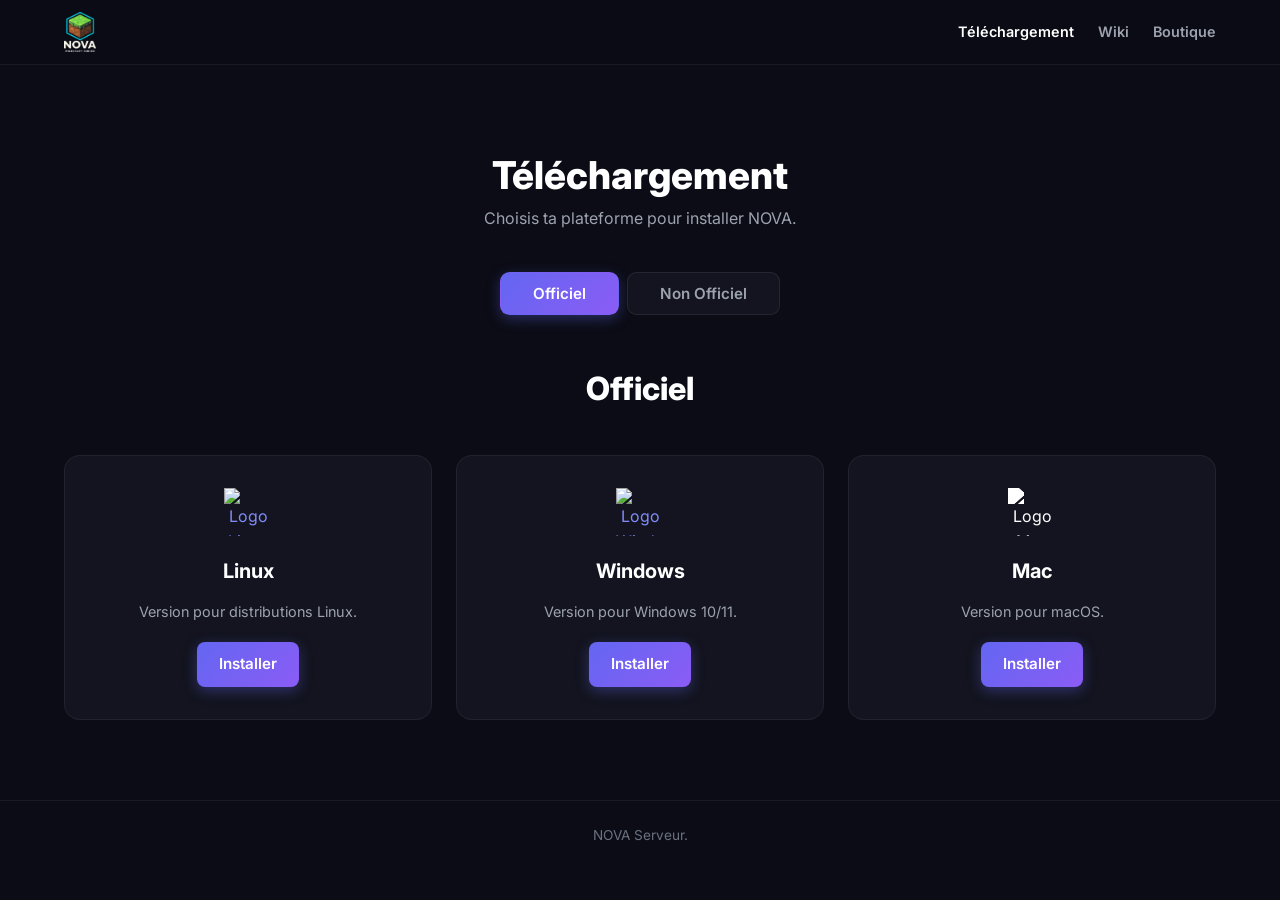
==== telechargement.html @ e37d6893 "Add files via upload" ====
<!DOCTYPE html>
<html lang="fr">
<head>
    <meta charset="UTF-8">
    <meta name="viewport" content="width=device-width, initial-scale=1.0">
    <title>Téléchargement - NOVA</title>
    <link rel="stylesheet" href="style.css">
    <link href="https://fonts.googleapis.com/css2?family=Inter:wght@400;600;800&display=swap" rel="stylesheet">
</head>
<body>
    <header class="header">
        <nav class="nav container">
            <a href="index.html" class="logo-link">
                <img src="Logo%20Nova.png" alt="Logo NOVA" class="logo-img">
            </a>
            <div class="nav-links">
                <a href="telechargement.html" class="nav-link active">Téléchargement</a>
                <a href="wiki.html" class="nav-link">Wiki</a>
                <a href="#" class="nav-link">Boutique</a>
            </div>
        </nav>
    </header>

    <main>
        <section class="downloads container">
            <h1 class="page-title">Téléchargement</h1>
            <p class="page-subtitle">Choisis ta plateforme pour installer NOVA.</p>

            <div class="tabs">
                <button class="tab-btn active" data-tab="officiel">Officiel</button>
                <button class="tab-btn" data-tab="non-officiel">Non Officiel</button>
            </div>

            <div id="officiel" class="tab-content active">
                <!-- ========================================== -->
                <!-- SECTION OFFICIEL (MINECRAFT OFFICIEL)      -->
                <!-- CHANGEZ LES LIENS CI-DESSOUS PLUS TARD     -->
                <!-- ========================================== -->
                <h2 class="section-title">Officiel</h2>
                <div class="platforms">
                    <div class="platform-card">
                        <div class="platform-icon">
                            <img src="https://cdn.jsdelivr.net/gh/devicons/devicon@latest/icons/linux/linux-original.svg" alt="Logo Linux" width="48" height="48">
                        </div>
                        <h2 class="platform-title">Linux</h2>
                        <p class="platform-desc">Version pour distributions Linux.</p>
                        <!-- CHANGEZ CE LIEN CI-DESSOUS (OFFICIEL LINUX) -->
                        <a href="https://github.com/PrismLauncher" target="_blank" rel="noopener noreferrer" class="btn btn-install">Installer</a>
                    </div>

                    <div class="platform-card">
                        <div class="platform-icon">
                            <img src="https://cdn.jsdelivr.net/gh/devicons/devicon@latest/icons/windows11/windows11-original.svg" alt="Logo Windows" width="48" height="48">
                        </div>
                        <h2 class="platform-title">Windows</h2>
                        <p class="platform-desc">Version pour Windows 10/11.</p>
                        <!-- CHANGEZ CE LIEN CI-DESSOUS (OFFICIEL WINDOWS) -->
                        <a href="https://github.com/PrismLauncher" target="_blank" rel="noopener noreferrer" class="btn btn-install">Installer</a>
                    </div>

                    <div class="platform-card">
                        <div class="platform-icon">
                            <img src="https://cdn.jsdelivr.net/gh/devicons/devicon@latest/icons/apple/apple-original.svg" alt="Logo Mac" width="48" height="48" class="apple-logo">
                        </div>
                        <h2 class="platform-title">Mac</h2>
                        <p class="platform-desc">Version pour macOS.</p>
                        <!-- CHANGEZ CE LIEN CI-DESSOUS (OFFICIEL MAC) -->
                        <a href="https://github.com/PrismLauncher" target="_blank" rel="noopener noreferrer" class="btn btn-install">Installer</a>
                    </div>
                </div>
            </div>

            <div id="non-officiel" class="tab-content">
                <!-- ========================================== -->
                <!-- SECTION NON OFFICIEL (MINECRAFT CRACK)     -->
                <!-- CHANGEZ LES LIENS CI-DESSOUS PLUS TARD     -->
                <!-- ========================================== -->
                <h2 class="section-title">Non Officiel</h2>
                <div class="platforms">
                    <div class="platform-card">
                        <div class="platform-icon">
                            <img src="https://cdn.jsdelivr.net/gh/devicons/devicon@latest/icons/linux/linux-original.svg" alt="Logo Linux" width="48" height="48">
                        </div>
                        <h2 class="platform-title">Linux</h2>
                        <p class="platform-desc">Version pour distributions Linux.</p>
                        <!-- CHANGEZ CE LIEN CI-DESSOUS (NON OFFICIEL LINUX) -->
                        <a href="https://github.com/Diegiwg/PrismLauncher-Cracked" target="_blank" rel="noopener noreferrer" class="btn btn-install">Installer</a>
                    </div>

                    <div class="platform-card">
                        <div class="platform-icon">
                            <img src="https://cdn.jsdelivr.net/gh/devicons/devicon@latest/icons/windows11/windows11-original.svg" alt="Logo Windows" width="48" height="48">
                        </div>
                        <h2 class="platform-title">Windows</h2>
                        <p class="platform-desc">Version pour Windows 10/11.</p>
                        <!-- CHANGEZ CE LIEN CI-DESSOUS (NON OFFICIEL WINDOWS) -->
                        <a href="https://github.com/Diegiwg/PrismLauncher-Cracked" target="_blank" rel="noopener noreferrer" class="btn btn-install">Installer</a>
                    </div>

                    <div class="platform-card">
                        <div class="platform-icon">
                            <img src="https://cdn.jsdelivr.net/gh/devicons/devicon@latest/icons/apple/apple-original.svg" alt="Logo Mac" width="48" height="48" class="apple-logo">
                        </div>
                        <h2 class="platform-title">Mac</h2>
                        <p class="platform-desc">Version pour macOS.</p>
                        <!-- CHANGEZ CE LIEN CI-DESSOUS (NON OFFICIEL MAC) -->
                        <a href="https://github.com/Diegiwg/PrismLauncher-Cracked" target="_blank" rel="noopener noreferrer" class="btn btn-install">Installer</a>
                    </div>
                </div>
            </div>
        </section>

        <script>
            const tabBtns = document.querySelectorAll('.tab-btn');
            const tabContents = document.querySelectorAll('.tab-content');

            tabBtns.forEach(btn => {
                btn.addEventListener('click', () => {
                    tabBtns.forEach(b => b.classList.remove('active'));
                    tabContents.forEach(c => c.classList.remove('active'));

                    btn.classList.add('active');
                    document.getElementById(btn.dataset.tab).classList.add('active');
                });
            });
        </script>
    </main>

    <footer class="footer">
        <p>NOVA Serveur.</p>
    </footer>
</body>
</html>
---- style.css ----
/* Reset & Base */
*, *::before, *::after {
    box-sizing: border-box;
    margin: 0;
    padding: 0;
}

html {
    scroll-behavior: smooth;
}

body {
    font-family: 'Inter', sans-serif;
    background-color: #0b0c15;
    color: #e2e4ea;
    line-height: 1.6;
}

a {
    color: inherit;
    text-decoration: none;
}

/* Container */
.container {
    width: 90%;
    max-width: 1200px;
    margin-left: auto;
    margin-right: auto;
}

/* Header */
.header {
    background: rgba(11, 12, 21, 0.85);
    backdrop-filter: blur(10px);
    border-bottom: 1px solid rgba(255, 255, 255, 0.06);
    position: sticky;
    top: 0;
    z-index: 100;
}

.nav {
    display: flex;
    align-items: center;
    justify-content: space-between;
    padding: 0.75rem 0;
}

.logo-link {
    display: flex;
    align-items: center;
}

.logo-img {
    height: 40px;
    width: auto;
}

.nav-links {
    display: flex;
    gap: 1.5rem;
}

.nav-link {
    font-weight: 600;
    font-size: 0.9rem;
    color: #9ca3af;
    transition: color 0.2s ease;
}

.nav-link:hover,
.nav-link.active {
    color: #ffffff;
}

/* Buttons */
.btn {
    display: inline-flex;
    align-items: center;
    justify-content: center;
    padding: 0.65rem 1.4rem;
    border-radius: 0.5rem;
    font-weight: 600;
    font-size: 0.95rem;
    cursor: pointer;
    border: none;
    transition: transform 0.15s ease, box-shadow 0.2s ease, background-color 0.2s ease;
}

.btn:hover {
    transform: translateY(-2px);
}

.btn-primary {
    background: linear-gradient(135deg, #6366f1 0%, #8b5cf6 100%);
    color: #fff;
    box-shadow: 0 4px 14px rgba(99, 102, 241, 0.35);
}

.btn-primary:hover {
    box-shadow: 0 6px 20px rgba(99, 102, 241, 0.5);
}

.btn-large {
    padding: 0.9rem 2.2rem;
    font-size: 1.1rem;
    border-radius: 0.6rem;
}

.btn-discord {
    background: #5865f2;
    color: #fff;
    box-shadow: 0 4px 14px rgba(88, 101, 242, 0.35);
}

.btn-discord:hover {
    background: #4752c4;
    box-shadow: 0 6px 20px rgba(88, 101, 242, 0.5);
}

.btn-shop {
    background: linear-gradient(135deg, #10b981 0%, #059669 100%);
    color: #fff;
    box-shadow: 0 4px 14px rgba(16, 185, 129, 0.35);
}

.btn-shop:hover {
    box-shadow: 0 6px 20px rgba(16, 185, 129, 0.5);
}

.btn-install {
    background: linear-gradient(135deg, #6366f1 0%, #8b5cf6 100%);
    color: #fff;
    box-shadow: 0 4px 14px rgba(99, 102, 241, 0.35);
}

.btn-install:hover {
    box-shadow: 0 6px 20px rgba(99, 102, 241, 0.5);
}

/* Hero */
.hero {
    display: flex;
    align-items: center;
    justify-content: center;
    text-align: center;
    padding: 5rem 1rem 4rem;
    min-height: 60vh;
    background: radial-gradient(circle at 50% 30%, #1a1c2e 0%, #0b0c15 70%);
}

.hero-content {
    display: flex;
    flex-direction: column;
    align-items: center;
    gap: 1.2rem;
}

.hero-logo {
    height: 120px;
    width: auto;
    filter: drop-shadow(0 0 20px rgba(99, 102, 241, 0.3));
}

.hero-title {
    font-size: 2.8rem;
    font-weight: 800;
    color: #fff;
}

.accent {
    background: linear-gradient(135deg, #818cf8 0%, #c084fc 100%);
    -webkit-background-clip: text;
    -webkit-text-fill-color: transparent;
    background-clip: text;
}

.hero-subtitle {
    font-size: 1.1rem;
    color: #9ca3af;
    max-width: 480px;
}

/* Section titles */
.section-title {
    text-align: center;
    font-size: 2rem;
    font-weight: 800;
    margin-bottom: 2.5rem;
    margin-top: 3rem;
    color: #fff;
}

.page-title {
    text-align: center;
    font-size: 2.4rem;
    font-weight: 800;
    color: #fff;
    margin-top: 2rem;
}

.page-subtitle {
    text-align: center;
    color: #9ca3af;
    margin-bottom: 2.5rem;
}

/* Features / Cards */
.features {
    padding: 4rem 0;
}

.cards {
    display: grid;
    grid-template-columns: repeat(auto-fit, minmax(300px, 1fr));
    gap: 1.5rem;
}

.card {
    background: #13141f;
    border: 1px solid rgba(255, 255, 255, 0.06);
    border-radius: 1rem;
    padding: 2rem;
    transition: transform 0.2s ease, box-shadow 0.2s ease;
}

.card:hover {
    transform: translateY(-4px);
    box-shadow: 0 10px 30px rgba(0, 0, 0, 0.3);
    border-color: rgba(99, 102, 241, 0.2);
}

.card-icon {
    font-size: 2.5rem;
    margin-bottom: 0.8rem;
}

.card-title {
    font-size: 1.2rem;
    font-weight: 700;
    color: #fff;
    margin-bottom: 0.6rem;
}

.card-desc {
    font-size: 0.95rem;
    color: #a1a7b3;
    margin-bottom: 1rem;
}

.card-list {
    list-style: none;
    display: flex;
    flex-direction: column;
    gap: 0.75rem;
}

.card-list li {
    font-size: 0.9rem;
    color: #b0b6c3;
    position: relative;
    padding-left: 1.2rem;
}

.card-list li::before {
    content: '';
    position: absolute;
    left: 0;
    top: 0.55rem;
    width: 6px;
    height: 6px;
    border-radius: 50%;
    background: linear-gradient(135deg, #6366f1, #8b5cf6);
}

/* Socials */
.socials {
    padding: 3rem 0 5rem;
    text-align: center;
}

.social-buttons {
    display: flex;
    justify-content: center;
    gap: 1rem;
    flex-wrap: wrap;
}

/* Downloads page */
.downloads {
    padding: 3rem 0 5rem;
}

.platforms {
    display: grid;
    grid-template-columns: repeat(auto-fit, minmax(260px, 1fr));
    gap: 1.5rem;
}

.platform-card {
    background: #13141f;
    border: 1px solid rgba(255, 255, 255, 0.06);
    border-radius: 1rem;
    padding: 2rem;
    text-align: center;
    display: flex;
    flex-direction: column;
    align-items: center;
    gap: 0.8rem;
    transition: transform 0.2s ease, box-shadow 0.2s ease;
}

.platform-card:hover {
    transform: translateY(-4px);
    box-shadow: 0 10px 30px rgba(0, 0, 0, 0.3);
    border-color: rgba(99, 102, 241, 0.2);
}

.platform-icon {
    color: #818cf8;
    margin-bottom: 0.4rem;
    display: flex;
    align-items: center;
    justify-content: center;
}

.platform-icon img {
    width: 48px;
    height: 48px;
    object-fit: contain;
}

.apple-logo {
    filter: brightness(0) invert(1);
}

.platform-title {
    font-size: 1.25rem;
    font-weight: 700;
    color: #fff;
}

.platform-desc {
    font-size: 0.9rem;
    color: #9ca3af;
    margin-bottom: 0.4rem;
}

/* Footer */
.footer {
    border-top: 1px solid rgba(255, 255, 255, 0.06);
    padding: 1.5rem 0;
    text-align: center;
    color: #6b7280;
    font-size: 0.85rem;
}

/* Responsive */
@media (max-width: 768px) {
    .hero {
        min-height: 50vh;
        padding: 3rem 1rem 2.5rem;
    }

    .hero-logo {
        height: 90px;
    }

    .hero-title {
        font-size: 2rem;
    }

    .page-title {
        font-size: 1.8rem;
    }

    .cards {
        grid-template-columns: 1fr;
    }

    .nav {
        padding: 0.6rem 0;
    }

    .logo-img {
        height: 32px;
    }
}

/* Tabs */
.tabs {
    display: flex;
    justify-content: center;
    gap: 0.5rem;
    margin-bottom: 2rem;
}

.tab-btn {
    background: #13141f;
    color: #9ca3af;
    border: 1px solid rgba(255, 255, 255, 0.08);
    padding: 0.7rem 2rem;
    border-radius: 0.6rem;
    font-weight: 600;
    font-size: 0.95rem;
    cursor: pointer;
    transition: all 0.2s ease;
    font-family: 'Inter', sans-serif;
}

.tab-btn:hover {
    background: #1a1b29;
    color: #fff;
}

.tab-btn.active {
    background: linear-gradient(135deg, #6366f1 0%, #8b5cf6 100%);
    color: #fff;
    border-color: transparent;
    box-shadow: 0 4px 14px rgba(99, 102, 241, 0.35);
}

.tab-content {
    display: none;
    animation: fadeIn 0.3s ease;
}

.tab-content.active {
    display: block;
}

@keyframes fadeIn {
    from { opacity: 0; transform: translateY(8px); }
    to   { opacity: 1; transform: translateY(0); }
}

/* Wiki Layout */
.wiki-hero {
    text-align: center;
    padding: 3rem 1rem 1rem;
    background: radial-gradient(circle at 50% 30%, #1a1c2e 0%, #0b0c15 70%);
}

.wiki-layout {
    display: grid;
    grid-template-columns: 1fr 260px;
    gap: 3rem;
    padding: 2rem 0 5rem;
    align-items: start;
}

.wiki-content {
    min-width: 0;
}

.wiki-section {
    background: #13141f;
    border: 1px solid rgba(255, 255, 255, 0.06);
    border-radius: 1rem;
    padding: 2.5rem;
}

.wiki-section-title {
    font-size: 1.5rem;
    font-weight: 800;
    color: #fff;
    margin-bottom: 1rem;
}

.wiki-intro {
    color: #a1a7b3;
    font-size: 0.95rem;
    margin-bottom: 2rem;
    padding-bottom: 1.5rem;
    border-bottom: 1px solid rgba(255, 255, 255, 0.06);
}

.rule-block {
    margin-bottom: 2rem;
}

.rule-block:last-child {
    margin-bottom: 0;
}

.rule-title {
    font-size: 1.1rem;
    font-weight: 700;
    color: #c084fc;
    margin-bottom: 0.8rem;
}

.rule-list {
    list-style: none;
    display: flex;
    flex-direction: column;
    gap: 0.6rem;
}

.rule-list li {
    font-size: 0.92rem;
    color: #b0b6c3;
    position: relative;
    padding-left: 1.2rem;
}

.rule-list li::before {
    content: '';
    position: absolute;
    left: 0;
    top: 0.55rem;
    width: 6px;
    height: 6px;
    border-radius: 50%;
    background: linear-gradient(135deg, #6366f1, #8b5cf6);
}

.wiki-text {
    font-size: 0.92rem;
    color: #b0b6c3;
    margin-bottom: 0.8rem;
}

/* Wiki Sidebar */
.wiki-sidebar {
    position: sticky;
    top: 90px;
}

.wiki-sidebar-inner {
    background: #13141f;
    border: 1px solid rgba(255, 255, 255, 0.06);
    border-radius: 1rem;
    padding: 1.5rem;
}

.wiki-sidebar-title {
    font-size: 1rem;
    font-weight: 700;
    color: #fff;
    margin-bottom: 1rem;
}

.wiki-nav {
    display: flex;
    flex-direction: column;
    gap: 0.4rem;
}

.wiki-nav-link {
    font-size: 0.88rem;
    color: #9ca3af;
    padding: 0.4rem 0.6rem;
    border-radius: 0.4rem;
    transition: all 0.15s ease;
}

.wiki-nav-link:hover {
    background: rgba(99, 102, 241, 0.1);
    color: #fff;
}

.wiki-nav-link.sub {
    padding-left: 1.2rem;
    font-size: 0.82rem;
}

@media (max-width: 768px) {
    .wiki-layout {
        grid-template-columns: 1fr;
    }

    .wiki-sidebar {
        position: relative;
        top: 0;
        order: -1;
    }

    .wiki-section {
        padding: 1.5rem;
    }
}

/* Wiki Table */
.table-wrapper {
    overflow-x: auto;
    border-radius: 0.6rem;
    border: 1px solid rgba(255, 255, 255, 0.06);
}

.wiki-table {
    width: 100%;
    border-collapse: collapse;
    font-size: 0.9rem;
}

.wiki-table thead {
    background: linear-gradient(135deg, #6366f1 0%, #8b5cf6 100%);
}

.wiki-table th {
    padding: 0.8rem 1rem;
    text-align: left;
    font-weight: 600;
    color: #fff;
}

.wiki-table td {
    padding: 0.7rem 1rem;
    color: #b0b6c3;
    border-bottom: 1px solid rgba(255, 255, 255, 0.04);
}

.wiki-table tbody tr:nth-child(even) {
    background: rgba(255, 255, 255, 0.02);
}

.wiki-table tbody tr:hover {
    background: rgba(99, 102, 241, 0.08);
}
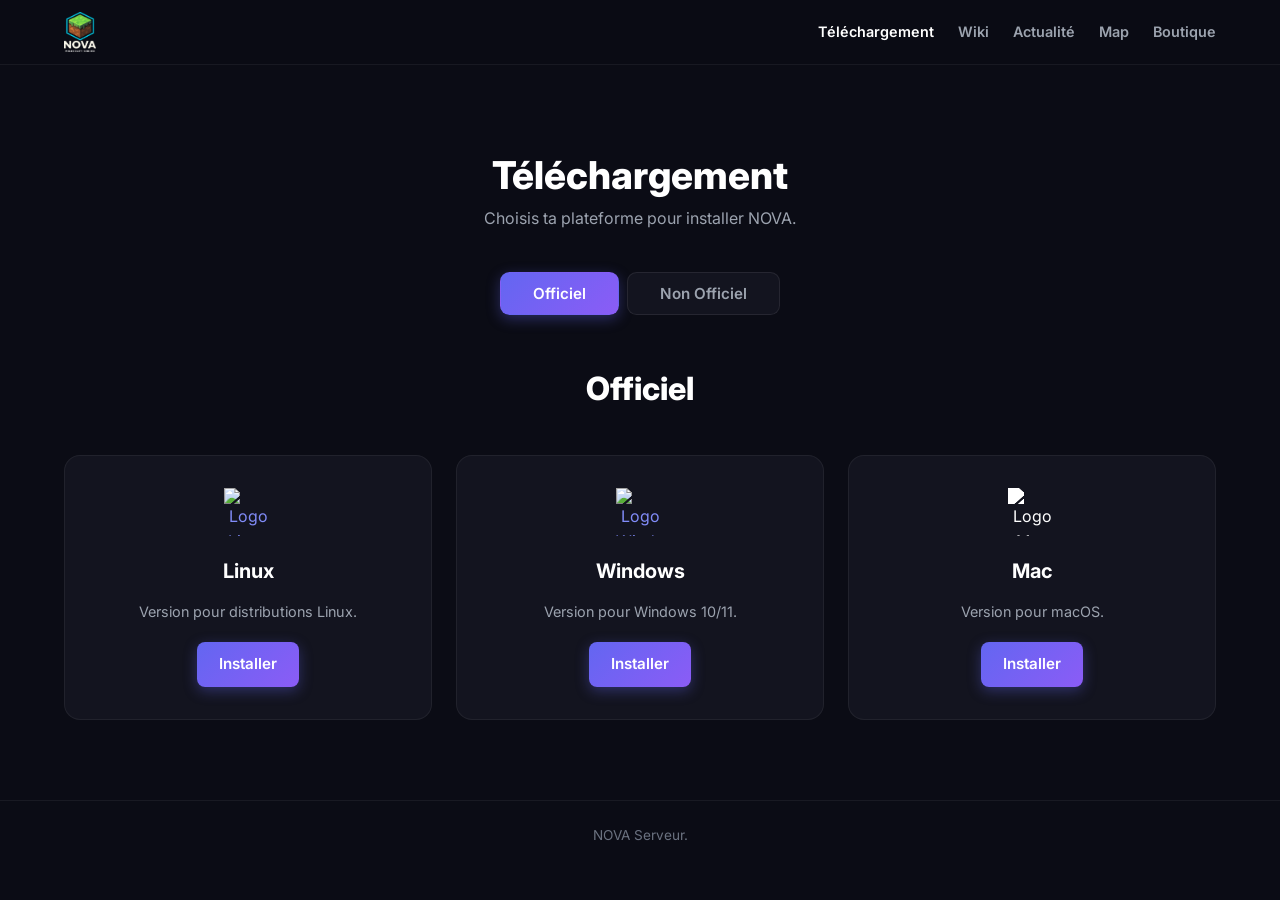
==== commit b3bc36f5: "Add files via upload" ====
--- a/telechargement.html
+++ b/telechargement.html
@@ -16,7 +16,9 @@
             <div class="nav-links">
                 <a href="telechargement.html" class="nav-link active">Téléchargement</a>
                 <a href="wiki.html" class="nav-link">Wiki</a>
-                <a href="#" class="nav-link">Boutique</a>
+                <a href="actualite.html" class="nav-link">Actualité</a>
+                <a href="map.html" class="nav-link">Map</a>
+                <a href="boutique.html" class="nav-link">Boutique</a>
             </div>
         </nav>
     </header>
--- a/style.css
+++ b/style.css
@@ -59,6 +59,7 @@
 .nav-links {
     display: flex;
     gap: 1.5rem;
+    margin-left: auto;
 }
 
 .nav-link {
@@ -524,7 +525,7 @@
 /* Wiki Sidebar */
 .wiki-sidebar {
     position: sticky;
-    top: 90px;
+    top: 120px;
 }
 
 .wiki-sidebar-inner {
@@ -618,3 +619,96 @@
 .wiki-table tbody tr:hover {
     background: rgba(99, 102, 241, 0.08);
 }
+
+/* Actuality Page */
+.actuality-hero {
+    text-align: center;
+    padding: 4rem 0 3rem;
+    background: linear-gradient(135deg, rgba(99, 102, 241, 0.1) 0%, rgba(139, 92, 246, 0.1) 100%);
+    border-bottom: 1px solid rgba(255, 255, 255, 0.06);
+}
+
+.actuality-content {
+    padding: 4rem 0;
+}
+
+.actuality-image-container {
+    display: flex;
+    justify-content: center;
+    align-items: center;
+}
+
+.actuality-image {
+    max-width: 70%;
+    height: auto;
+    border-radius: 1rem;
+    box-shadow: 0 25px 50px -12px rgba(0, 0, 0, 0.5);
+    animation: float 6s ease-in-out infinite, glow 3s ease-in-out infinite alternate;
+}
+
+@keyframes float {
+    0%, 100% {
+        transform: translateY(0px);
+    }
+    50% {
+        transform: translateY(-20px);
+    }
+}
+
+@keyframes glow {
+    0% {
+        box-shadow: 0 25px 50px -12px rgba(99, 102, 241, 0.3);
+    }
+    100% {
+        box-shadow: 0 25px 50px -12px rgba(139, 92, 246, 0.6);
+    }
+}
+
+/* Map Page */
+.map-hero {
+    text-align: center;
+    padding: 4rem 0 3rem;
+    background: linear-gradient(135deg, rgba(99, 102, 241, 0.1) 0%, rgba(139, 92, 246, 0.1) 100%);
+    border-bottom: 1px solid rgba(255, 255, 255, 0.06);
+}
+
+.map-content {
+    padding: 2rem 0;
+}
+
+.map-iframe-container {
+    width: 100%;
+    height: 80vh;
+    border-radius: 1rem;
+    overflow: hidden;
+    border: 1px solid rgba(255, 255, 255, 0.06);
+    box-shadow: 0 25px 50px -12px rgba(0, 0, 0, 0.5);
+}
+
+.map-iframe {
+    width: 100%;
+    height: 100%;
+    border: none;
+}
+
+/* Boutique Page */
+.boutique-hero {
+    text-align: center;
+    padding: 4rem 0 3rem;
+    background: linear-gradient(135deg, rgba(99, 102, 241, 0.1) 0%, rgba(139, 92, 246, 0.1) 100%);
+    border-bottom: 1px solid rgba(255, 255, 255, 0.06);
+}
+
+.boutique-content {
+    padding: 4rem 0;
+}
+
+.boutique-message {
+    text-align: center;
+    font-size: 1.5rem;
+    color: #b0b6c3;
+    padding: 3rem;
+    background: rgba(255, 255, 255, 0.02);
+    border-radius: 1rem;
+    border: 1px solid rgba(255, 255, 255, 0.06);
+}
